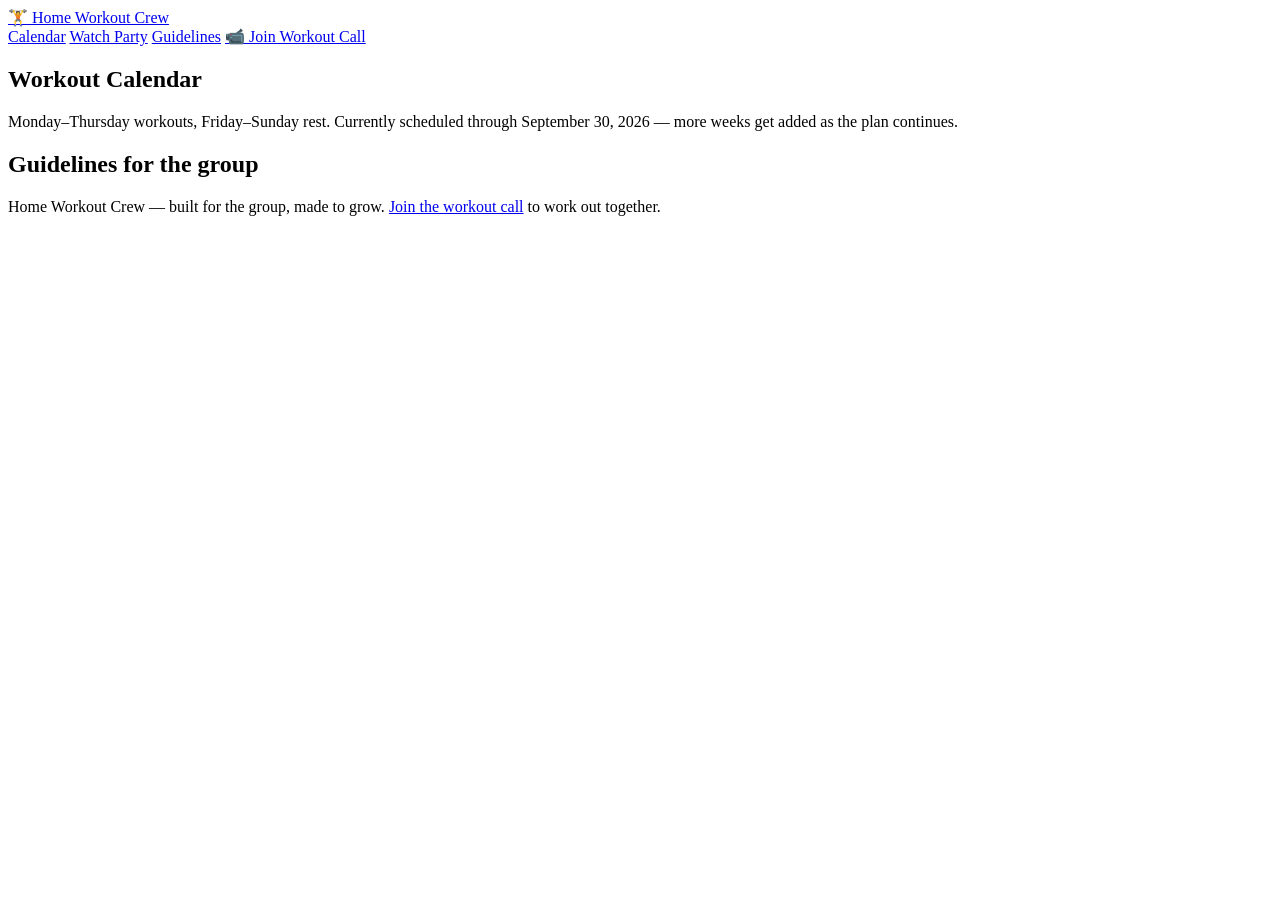
==== index.html @ ebabee1e "Add files via upload" ====
<!DOCTYPE html>
<html lang="en">
<head>
<meta charset="UTF-8" />
<meta name="viewport" content="width=device-width, initial-scale=1.0" />
<title>Home Workout Crew — Workout Calendar</title>
<meta name="description" content="Dance, cardio, strength, pilates, and yoga workout calendar for the Home Workout Crew online group." />
<link rel="icon" href="data:image/svg+xml,<svg xmlns=%22http://www.w3.org/2000/svg%22 viewBox=%220 0 100 100%22><text y=%22.9em%22 font-size=%2290%22>🏋️</text></svg>" />
<link rel="stylesheet" href="css/style.css" />
</head>
<body>

<header class="site-header">
  <div class="header-inner">
    <a class="brand" href="index.html">
      <span class="brand-emoji" aria-hidden="true">🏋️</span>
      <span class="brand-name">Home Workout Crew</span>
    </a>
    <nav class="main-nav">
      <a href="index.html" class="nav-link is-active">Calendar</a>
      <a href="pages/watch-party.html" class="nav-link">Watch Party</a>
      <a href="#guidelines" class="nav-link">Guidelines</a>
      <a href="https://meet.google.com/uov-ratx-ayu" class="join-call-btn" target="_blank" rel="noopener">📹 Join Workout Call</a>
    </nav>
  </div>
</header>

<main>
  <section class="hero">
    <h1>Workout Calendar</h1>
    <p class="hero-sub">Monday–Thursday workouts, Friday–Sunday rest. Currently scheduled through September 30, 2026 — more weeks get added as the plan continues.</p>
  </section>

  <section id="calendar" class="calendar-section" aria-label="Workout calendar">
    <div id="weeks-container" class="weeks-container">
      <!-- Weeks are rendered here by js/calendar.js -->
    </div>
  </section>

  <section id="guidelines" class="guidelines-section" aria-label="Guidelines">
    <h2>Guidelines for the group</h2>
    <ul id="guidelines-list" class="guidelines-list">
      <!-- Rendered by js/calendar.js -->
    </ul>
  </section>
</main>

<footer class="site-footer">
  <p>Home Workout Crew — built for the group, made to grow. <a href="pages/watch-party.html">Join the workout call</a> to work out together.</p>
</footer>

<!-- Video / workout detail modal -->
<div id="workout-modal" class="modal-overlay" hidden>
  <div class="modal-box" role="dialog" aria-modal="true" aria-labelledby="modal-title">
    <button id="modal-close" class="modal-close" aria-label="Close">✕</button>
    <p id="modal-meta" class="modal-meta"></p>
    <h3 id="modal-title" class="modal-title"></h3>
    <div class="video-frame">
      <iframe id="modal-iframe" src="" title="Workout video" frameborder="0"
        allow="accelerometer; autoplay; clipboard-write; encrypted-media; gyroscope; picture-in-picture; web-share"
        allowfullscreen loading="lazy"></iframe>
    </div>
    <p id="modal-note" class="modal-note"></p>
    <a id="modal-yt-link" class="yt-link" href="#" target="_blank" rel="noopener">Open on YouTube ↗</a>
  </div>
</div>

<script src="js/data.js"></script>
<script src="js/modal.js"></script>
<script src="js/calendar.js"></script>
</body>
</html>
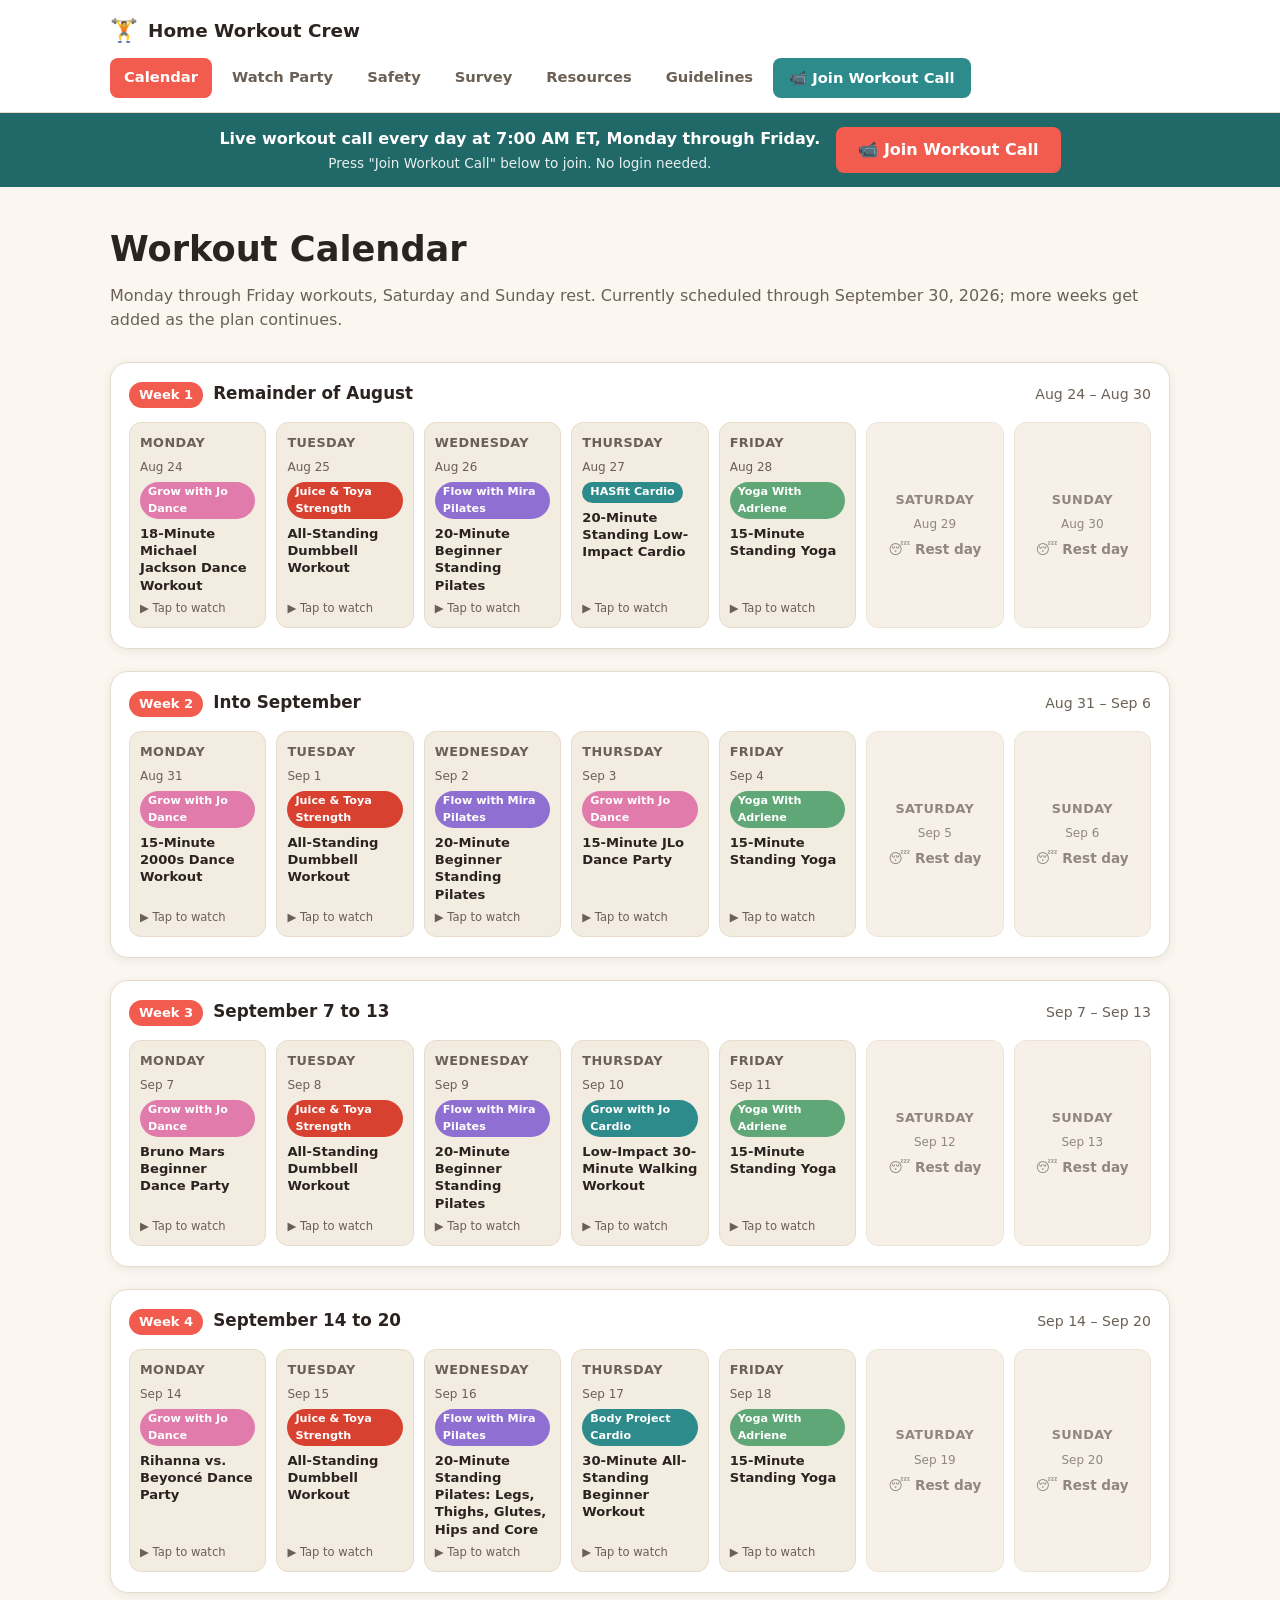
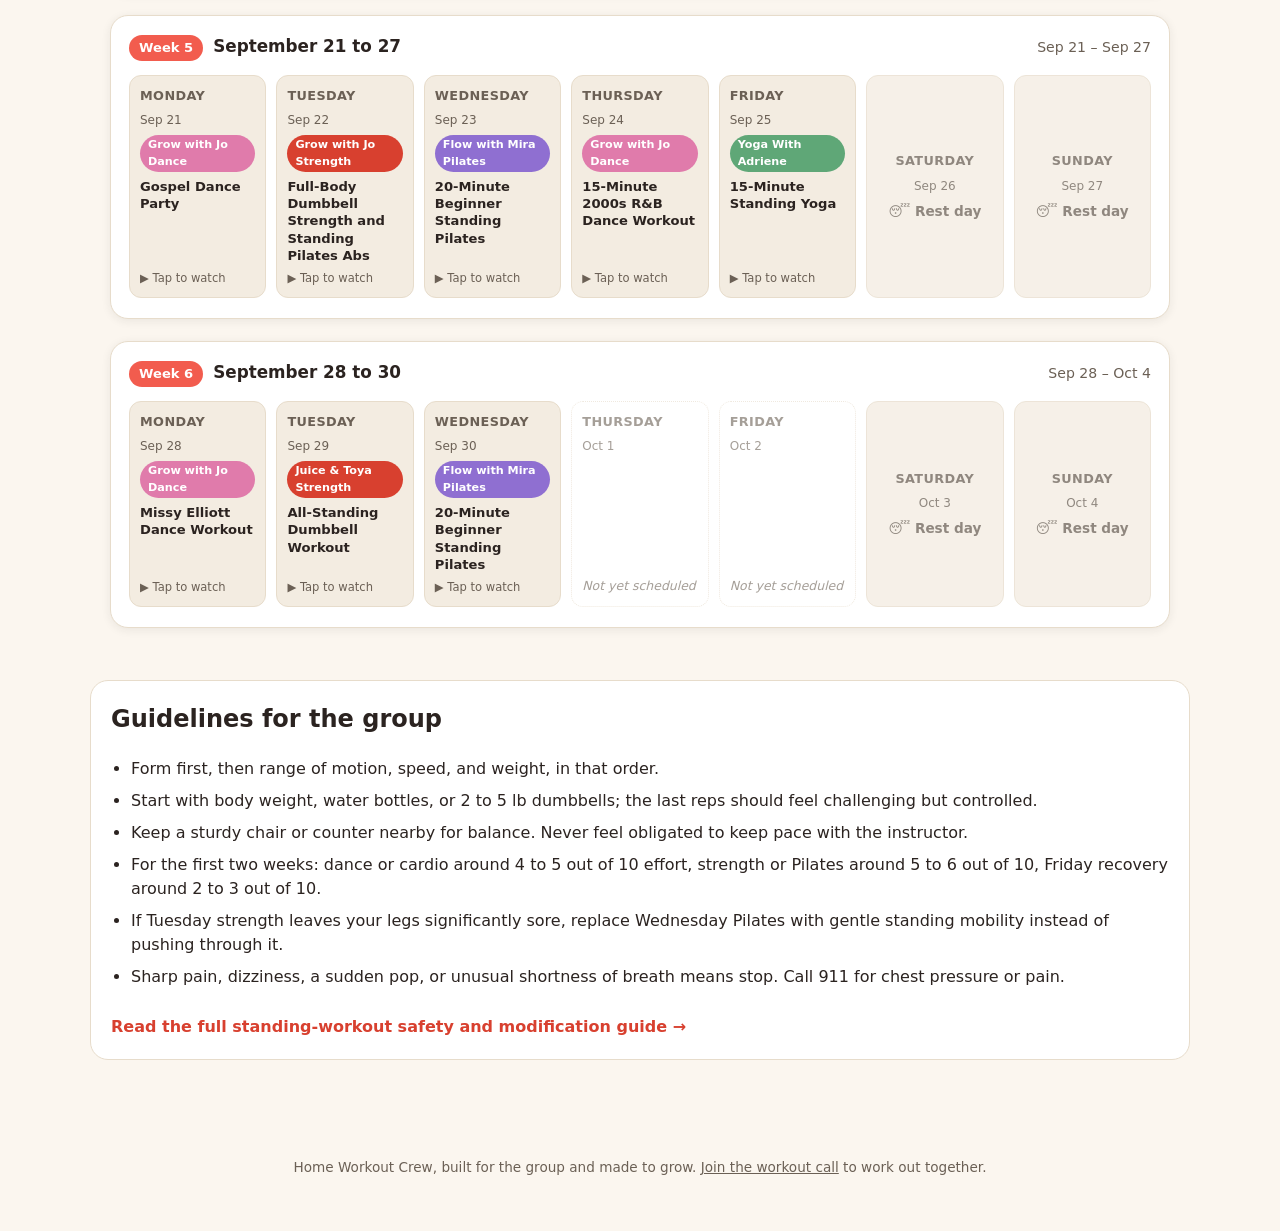
==== commit ea05f9b3: "Add files via upload" ====
--- a/index.html
+++ b/index.html
@@ -3,7 +3,7 @@
 <head>
 <meta charset="UTF-8" />
 <meta name="viewport" content="width=device-width, initial-scale=1.0" />
-<title>Home Workout Crew — Workout Calendar</title>
+<title>Home Workout Crew: Workout Calendar</title>
 <meta name="description" content="Dance, cardio, strength, pilates, and yoga workout calendar for the Home Workout Crew online group." />
 <link rel="icon" href="data:image/svg+xml,<svg xmlns=%22http://www.w3.org/2000/svg%22 viewBox=%220 0 100 100%22><text y=%22.9em%22 font-size=%2290%22>🏋️</text></svg>" />
 <link rel="stylesheet" href="css/style.css" />
@@ -19,16 +19,29 @@
     <nav class="main-nav">
       <a href="index.html" class="nav-link is-active">Calendar</a>
       <a href="pages/watch-party.html" class="nav-link">Watch Party</a>
+      <a href="pages/safety.html" class="nav-link">Safety</a>
+      <a href="pages/survey.html" class="nav-link">Survey</a>
+      <a href="pages/resources.html" class="nav-link">Resources</a>
       <a href="#guidelines" class="nav-link">Guidelines</a>
       <a href="https://meet.google.com/uov-ratx-ayu" class="join-call-btn" target="_blank" rel="noopener">📹 Join Workout Call</a>
     </nav>
   </div>
 </header>
 
+<div class="call-banner">
+  <div class="call-banner-inner">
+    <span class="call-banner-text">
+      Live workout call every day at 7:00 AM ET, Monday through Friday.
+      <span class="call-banner-sub">Press "Join Workout Call" below to join. No login needed.</span>
+    </span>
+    <a href="https://meet.google.com/uov-ratx-ayu" class="join-call-btn" target="_blank" rel="noopener">📹 Join Workout Call</a>
+  </div>
+</div>
+
 <main>
   <section class="hero">
     <h1>Workout Calendar</h1>
-    <p class="hero-sub">Monday–Thursday workouts, Friday–Sunday rest. Currently scheduled through September 30, 2026 — more weeks get added as the plan continues.</p>
+    <p class="hero-sub">Monday through Friday workouts, Saturday and Sunday rest. Currently scheduled through September 30, 2026; more weeks get added as the plan continues.</p>
   </section>
 
   <section id="calendar" class="calendar-section" aria-label="Workout calendar">
@@ -42,11 +55,12 @@
     <ul id="guidelines-list" class="guidelines-list">
       <!-- Rendered by js/calendar.js -->
     </ul>
+    <a class="back-link" href="pages/safety.html">Read the full standing-workout safety and modification guide &rarr;</a>
   </section>
 </main>
 
 <footer class="site-footer">
-  <p>Home Workout Crew — built for the group, made to grow. <a href="pages/watch-party.html">Join the workout call</a> to work out together.</p>
+  <p>Home Workout Crew, built for the group and made to grow. <a href="pages/watch-party.html">Join the workout call</a> to work out together.</p>
 </footer>
 
 <!-- Video / workout detail modal -->
--- a/css/style.css
+++ b/css/style.css
@@ -0,0 +1,679 @@
+/* ============================================================
+   Home Workout Crew: base styles
+   Warm, friendly palette. Extend by adding new CSS custom
+   properties / component blocks rather than editing values
+   in place, so future pages can reuse them.
+   ============================================================ */
+
+:root {
+  --bg: #fbf6ef;
+  --surface: #ffffff;
+  --surface-muted: #f3ece1;
+  --text: #2b2320;
+  --text-muted: #6b6055;
+  --border: #e7dccb;
+
+  --coral: #f25c4e;
+  --coral-dark: #d8402f;
+  --teal: #2e8b8b;
+  --teal-dark: #216868;
+  --amber: #e8a33d;
+  --purple: #8f6fd1;
+  --green: #5fa777;
+  --pink: #e07bab;
+  --grey: #9a9187;
+
+  --radius-lg: 18px;
+  --radius-md: 12px;
+  --radius-sm: 8px;
+  --shadow: 0 2px 10px rgba(43, 35, 32, 0.08);
+  --shadow-hover: 0 6px 20px rgba(43, 35, 32, 0.14);
+}
+
+@media (prefers-color-scheme: dark) {
+  :root {
+    --bg: #201a16;
+    --surface: #2b241f;
+    --surface-muted: #352c25;
+    --text: #f3ece1;
+    --text-muted: #b8ab9c;
+    --border: #443a32;
+    --shadow: 0 2px 10px rgba(0, 0, 0, 0.35);
+    --shadow-hover: 0 6px 20px rgba(0, 0, 0, 0.5);
+  }
+}
+
+* { box-sizing: border-box; }
+
+html, body {
+  margin: 0;
+  padding: 0;
+  background: var(--bg);
+  color: var(--text);
+  font-family: "Segoe UI", system-ui, -apple-system, "Helvetica Neue", Arial, sans-serif;
+  line-height: 1.5;
+}
+
+a { color: inherit; }
+
+/* ---------- Header / nav ---------- */
+
+.site-header {
+  background: var(--surface);
+  border-bottom: 1px solid var(--border);
+  position: sticky;
+  top: 0;
+  z-index: 10;
+}
+
+.header-inner {
+  max-width: 1100px;
+  margin: 0 auto;
+  padding: 14px 20px;
+  display: flex;
+  align-items: center;
+  justify-content: space-between;
+  flex-wrap: wrap;
+  gap: 10px;
+}
+
+.brand {
+  display: flex;
+  align-items: center;
+  gap: 10px;
+  text-decoration: none;
+  font-weight: 700;
+  font-size: 1.15rem;
+  color: var(--text);
+}
+
+.brand-emoji { font-size: 1.4rem; }
+
+.main-nav {
+  display: flex;
+  gap: 6px;
+}
+
+.nav-link {
+  text-decoration: none;
+  color: var(--text-muted);
+  padding: 8px 14px;
+  border-radius: var(--radius-sm);
+  font-weight: 600;
+  font-size: 0.92rem;
+  transition: background 0.15s ease, color 0.15s ease;
+}
+
+.nav-link:hover { background: var(--surface-muted); color: var(--text); }
+.nav-link.is-active { background: var(--coral); color: #fff; }
+
+.join-call-btn {
+  display: inline-flex;
+  align-items: center;
+  gap: 7px;
+  text-decoration: none;
+  background: var(--teal);
+  color: #fff;
+  padding: 9px 16px;
+  border-radius: var(--radius-sm);
+  font-weight: 700;
+  font-size: 0.92rem;
+  white-space: nowrap;
+  transition: background 0.15s ease, transform 0.15s ease;
+}
+
+.join-call-btn:hover { background: var(--teal-dark); transform: translateY(-1px); }
+
+/* ---------- Call banner (prominent, every page) ---------- */
+
+.call-banner {
+  background: var(--teal-dark);
+  color: #fff;
+}
+
+.call-banner-inner {
+  max-width: 1100px;
+  margin: 0 auto;
+  padding: 14px 20px;
+  display: flex;
+  align-items: center;
+  justify-content: center;
+  gap: 16px;
+  flex-wrap: wrap;
+  text-align: center;
+}
+
+.call-banner-text {
+  font-weight: 700;
+  font-size: 1rem;
+}
+
+.call-banner-text .call-banner-sub {
+  display: block;
+  font-weight: 500;
+  font-size: 0.85rem;
+  opacity: 0.9;
+  margin-top: 2px;
+}
+
+.call-banner .join-call-btn {
+  background: var(--coral);
+  font-size: 1rem;
+  padding: 11px 22px;
+}
+
+.call-banner .join-call-btn:hover { background: var(--coral-dark); }
+
+@media (prefers-reduced-motion: no-preference) {
+  .call-banner .join-call-btn {
+    animation: call-pulse 2.4s ease-in-out infinite;
+  }
+}
+
+@keyframes call-pulse {
+  0%, 100% { box-shadow: 0 0 0 0 rgba(242, 92, 78, 0.55); }
+  50% { box-shadow: 0 0 0 8px rgba(242, 92, 78, 0); }
+}
+
+/* ---------- Hero ---------- */
+
+.hero {
+  max-width: 1100px;
+  margin: 0 auto;
+  padding: 36px 20px 10px;
+}
+
+.hero h1 {
+  margin: 0 0 8px;
+  font-size: clamp(1.6rem, 3vw, 2.2rem);
+}
+
+.hero-sub {
+  color: var(--text-muted);
+  margin: 0;
+  font-size: 1rem;
+}
+
+/* ---------- Calendar ---------- */
+
+.calendar-section {
+  max-width: 1100px;
+  margin: 0 auto;
+  padding: 20px 20px 10px;
+}
+
+.week-block {
+  background: var(--surface);
+  border: 1px solid var(--border);
+  border-radius: var(--radius-lg);
+  padding: 18px 18px 20px;
+  margin-bottom: 22px;
+  box-shadow: var(--shadow);
+}
+
+.week-block-header {
+  display: flex;
+  align-items: baseline;
+  gap: 10px;
+  flex-wrap: wrap;
+  margin-bottom: 14px;
+}
+
+.week-number {
+  background: var(--coral);
+  color: #fff;
+  font-weight: 700;
+  font-size: 0.82rem;
+  padding: 3px 10px;
+  border-radius: 999px;
+  white-space: nowrap;
+}
+
+.week-title {
+  font-weight: 700;
+  font-size: 1.05rem;
+}
+
+.week-range {
+  color: var(--text-muted);
+  font-size: 0.88rem;
+  margin-left: auto;
+}
+
+.day-grid {
+  display: grid;
+  grid-template-columns: repeat(7, 1fr);
+  gap: 10px;
+}
+
+@media (max-width: 900px) {
+  .day-grid { grid-template-columns: repeat(4, 1fr); }
+}
+@media (max-width: 560px) {
+  .day-grid { grid-template-columns: repeat(2, 1fr); }
+}
+
+.day-card {
+  background: var(--surface-muted);
+  border: 1px solid var(--border);
+  border-radius: var(--radius-md);
+  padding: 10px;
+  min-height: 130px;
+  display: flex;
+  flex-direction: column;
+  gap: 6px;
+  cursor: pointer;
+  text-align: left;
+  font: inherit;
+  color: inherit;
+  transition: transform 0.12s ease, box-shadow 0.12s ease;
+}
+
+.day-card:hover, .day-card:focus-visible {
+  transform: translateY(-2px);
+  box-shadow: var(--shadow-hover);
+  outline: none;
+}
+
+.day-card.is-rest {
+  cursor: default;
+  opacity: 0.75;
+  align-items: center;
+  justify-content: center;
+  text-align: center;
+}
+
+.day-card.is-rest:hover { transform: none; box-shadow: none; }
+
+.day-card.is-today {
+  border: 2px solid var(--coral);
+}
+
+.day-name {
+  font-weight: 700;
+  font-size: 0.8rem;
+  text-transform: uppercase;
+  letter-spacing: 0.03em;
+  color: var(--text-muted);
+}
+
+.day-date {
+  font-size: 0.75rem;
+  color: var(--text-muted);
+}
+
+.category-pill {
+  display: inline-block;
+  align-self: flex-start;
+  font-size: 0.7rem;
+  font-weight: 700;
+  padding: 2px 8px;
+  border-radius: 999px;
+  color: #fff;
+}
+
+.workout-title {
+  font-size: 0.82rem;
+  font-weight: 600;
+  line-height: 1.3;
+}
+
+.play-hint {
+  margin-top: auto;
+  font-size: 0.72rem;
+  color: var(--text-muted);
+}
+
+.rest-label {
+  font-weight: 700;
+  font-size: 0.85rem;
+  color: var(--text-muted);
+}
+
+.day-card.is-unscheduled {
+  cursor: default;
+  background: transparent;
+  border-style: dotted;
+  opacity: 0.6;
+}
+
+.unscheduled-label {
+  margin-top: auto;
+  font-size: 0.78rem;
+  font-style: italic;
+  color: var(--text-muted);
+}
+
+/* category colors, keyed by activity type */
+.cat-dance { background: var(--pink); }
+.cat-cardio { background: var(--teal); }
+.cat-strength { background: var(--coral-dark); }
+.cat-pilates { background: var(--purple); }
+.cat-yoga { background: var(--green); }
+.cat-mobility { background: var(--amber); }
+
+/* ---------- Guidelines ---------- */
+
+.guidelines-section {
+  max-width: 1100px;
+  margin: 20px auto 60px;
+  padding: 20px;
+  background: var(--surface);
+  border: 1px solid var(--border);
+  border-radius: var(--radius-lg);
+}
+
+.guidelines-section h2 {
+  margin-top: 0;
+}
+
+.guidelines-list {
+  margin: 0;
+  padding-left: 20px;
+}
+
+.guidelines-list li {
+  margin-bottom: 8px;
+  color: var(--text);
+}
+
+/* ---------- Footer ---------- */
+
+.site-footer {
+  text-align: center;
+  padding: 24px 20px 40px;
+  color: var(--text-muted);
+  font-size: 0.85rem;
+}
+
+/* ---------- Modal ---------- */
+
+.modal-overlay {
+  position: fixed;
+  inset: 0;
+  background: rgba(20, 15, 12, 0.6);
+  display: flex;
+  align-items: center;
+  justify-content: center;
+  padding: 20px;
+  z-index: 100;
+}
+
+.modal-overlay[hidden] { display: none; }
+
+.modal-box {
+  background: var(--surface);
+  border-radius: var(--radius-lg);
+  max-width: 720px;
+  width: 100%;
+  max-height: 90vh;
+  overflow-y: auto;
+  padding: 22px;
+  position: relative;
+  box-shadow: var(--shadow-hover);
+}
+
+.modal-close {
+  position: absolute;
+  top: 14px;
+  right: 14px;
+  background: var(--surface-muted);
+  border: none;
+  border-radius: 50%;
+  width: 32px;
+  height: 32px;
+  cursor: pointer;
+  font-size: 0.9rem;
+  color: var(--text);
+}
+
+.modal-meta {
+  color: var(--text-muted);
+  font-size: 0.85rem;
+  margin: 0 40px 4px 0;
+}
+
+.modal-title {
+  margin: 0 40px 14px 0;
+  font-size: 1.15rem;
+}
+
+.video-frame {
+  position: relative;
+  width: 100%;
+  padding-top: 56.25%;
+  background: #000;
+  border-radius: var(--radius-md);
+  overflow: hidden;
+}
+
+.video-frame iframe {
+  position: absolute;
+  inset: 0;
+  width: 100%;
+  height: 100%;
+  border: 0;
+}
+
+.modal-note {
+  margin: 14px 0 6px;
+  font-size: 0.9rem;
+  color: var(--text-muted);
+}
+
+.yt-link {
+  display: inline-block;
+  margin-top: 4px;
+  font-size: 0.85rem;
+  font-weight: 600;
+  color: var(--coral-dark);
+  text-decoration: none;
+}
+
+.yt-link:hover { text-decoration: underline; }
+
+/* ---------- Placeholder / coming soon pages ---------- */
+
+.placeholder-section {
+  max-width: 700px;
+  margin: 60px auto;
+  padding: 40px 30px;
+  background: var(--surface);
+  border: 1px solid var(--border);
+  border-radius: var(--radius-lg);
+  text-align: center;
+}
+
+.placeholder-section .big-emoji {
+  font-size: 2.6rem;
+  margin-bottom: 10px;
+}
+
+.placeholder-section h1 {
+  margin: 0 0 10px;
+}
+
+.placeholder-section p {
+  color: var(--text-muted);
+}
+
+.back-link {
+  display: inline-block;
+  margin-top: 18px;
+  font-weight: 600;
+  color: var(--coral-dark);
+  text-decoration: none;
+}
+
+.join-call-btn.is-large {
+  font-size: 1.05rem;
+  padding: 14px 26px;
+  margin-top: 10px;
+}
+
+.call-url {
+  display: block;
+  margin-top: 14px;
+  font-size: 0.85rem;
+  color: var(--text-muted);
+  word-break: break-all;
+}
+
+.future-note {
+  margin-top: 30px;
+  padding-top: 20px;
+  border-top: 1px solid var(--border);
+  font-size: 0.88rem;
+}
+
+/* ---------- Long-form content pages (Safety, Resources) ---------- */
+
+.content-page {
+  max-width: 800px;
+  margin: 0 auto 60px;
+  padding: 30px 20px;
+}
+
+.content-page > .page-intro {
+  color: var(--text-muted);
+  font-size: 1.02rem;
+  margin: 0 0 8px;
+}
+
+.content-card {
+  background: var(--surface);
+  border: 1px solid var(--border);
+  border-radius: var(--radius-lg);
+  padding: 22px 24px;
+  margin-top: 20px;
+}
+
+.content-card h2 {
+  margin: 0 0 12px;
+  font-size: 1.15rem;
+}
+
+.content-card h3 {
+  margin: 18px 0 8px;
+  font-size: 1rem;
+}
+
+.content-card ul {
+  margin: 0;
+  padding-left: 20px;
+}
+
+.content-card li {
+  margin-bottom: 7px;
+}
+
+.content-card p {
+  margin: 0 0 10px;
+  color: var(--text);
+}
+
+.content-card .citation {
+  font-size: 0.8rem;
+  color: var(--text-muted);
+  font-style: italic;
+}
+
+.table-scroll {
+  overflow-x: auto;
+  margin-top: 4px;
+}
+
+.data-table {
+  width: 100%;
+  border-collapse: collapse;
+  font-size: 0.9rem;
+}
+
+.data-table th, .data-table td {
+  text-align: left;
+  padding: 9px 12px;
+  border-bottom: 1px solid var(--border);
+  vertical-align: top;
+  height: 30px;
+}
+
+.data-table th {
+  color: var(--text-muted);
+  font-size: 0.78rem;
+  text-transform: uppercase;
+  letter-spacing: 0.03em;
+  font-weight: 700;
+}
+
+.effort-table td:first-child, .effort-table th:first-child {
+  font-weight: 600;
+}
+
+/* severity guidance cards, ordered mild to emergency */
+.severity-list {
+  display: flex;
+  flex-direction: column;
+  gap: 10px;
+  margin-top: 4px;
+}
+
+.severity-item {
+  border-radius: var(--radius-md);
+  padding: 12px 14px;
+  border-left: 5px solid var(--grey);
+  background: var(--surface-muted);
+}
+
+.severity-item .severity-label {
+  font-weight: 700;
+  font-size: 0.85rem;
+  display: block;
+  margin-bottom: 3px;
+}
+
+.severity-item.is-ok { border-left-color: var(--green); }
+.severity-item.is-ok .severity-label { color: var(--green); }
+
+.severity-item.is-modify { border-left-color: var(--amber); }
+.severity-item.is-modify .severity-label { color: var(--amber); }
+
+.severity-item.is-stop { border-left-color: var(--coral-dark); }
+.severity-item.is-stop .severity-label { color: var(--coral-dark); }
+
+.severity-item.is-emergency {
+  border-left-color: #b0242f;
+  background: rgba(176, 36, 47, 0.08);
+}
+.severity-item.is-emergency .severity-label { color: #b0242f; }
+
+/* ---------- Survey / resources cards ---------- */
+
+.resource-links {
+  display: grid;
+  grid-template-columns: repeat(auto-fill, minmax(180px, 1fr));
+  gap: 10px;
+  margin-top: 4px;
+}
+
+.resource-link {
+  display: block;
+  text-decoration: none;
+  background: var(--surface-muted);
+  border: 1px solid var(--border);
+  border-radius: var(--radius-md);
+  padding: 12px 14px;
+  color: var(--text);
+  font-weight: 600;
+  font-size: 0.9rem;
+  transition: transform 0.12s ease, box-shadow 0.12s ease;
+}
+
+.resource-link:hover { transform: translateY(-2px); box-shadow: var(--shadow-hover); }
+
+.resource-link .resource-sub {
+  display: block;
+  font-weight: 400;
+  font-size: 0.78rem;
+  color: var(--text-muted);
+  margin-top: 2px;
+}
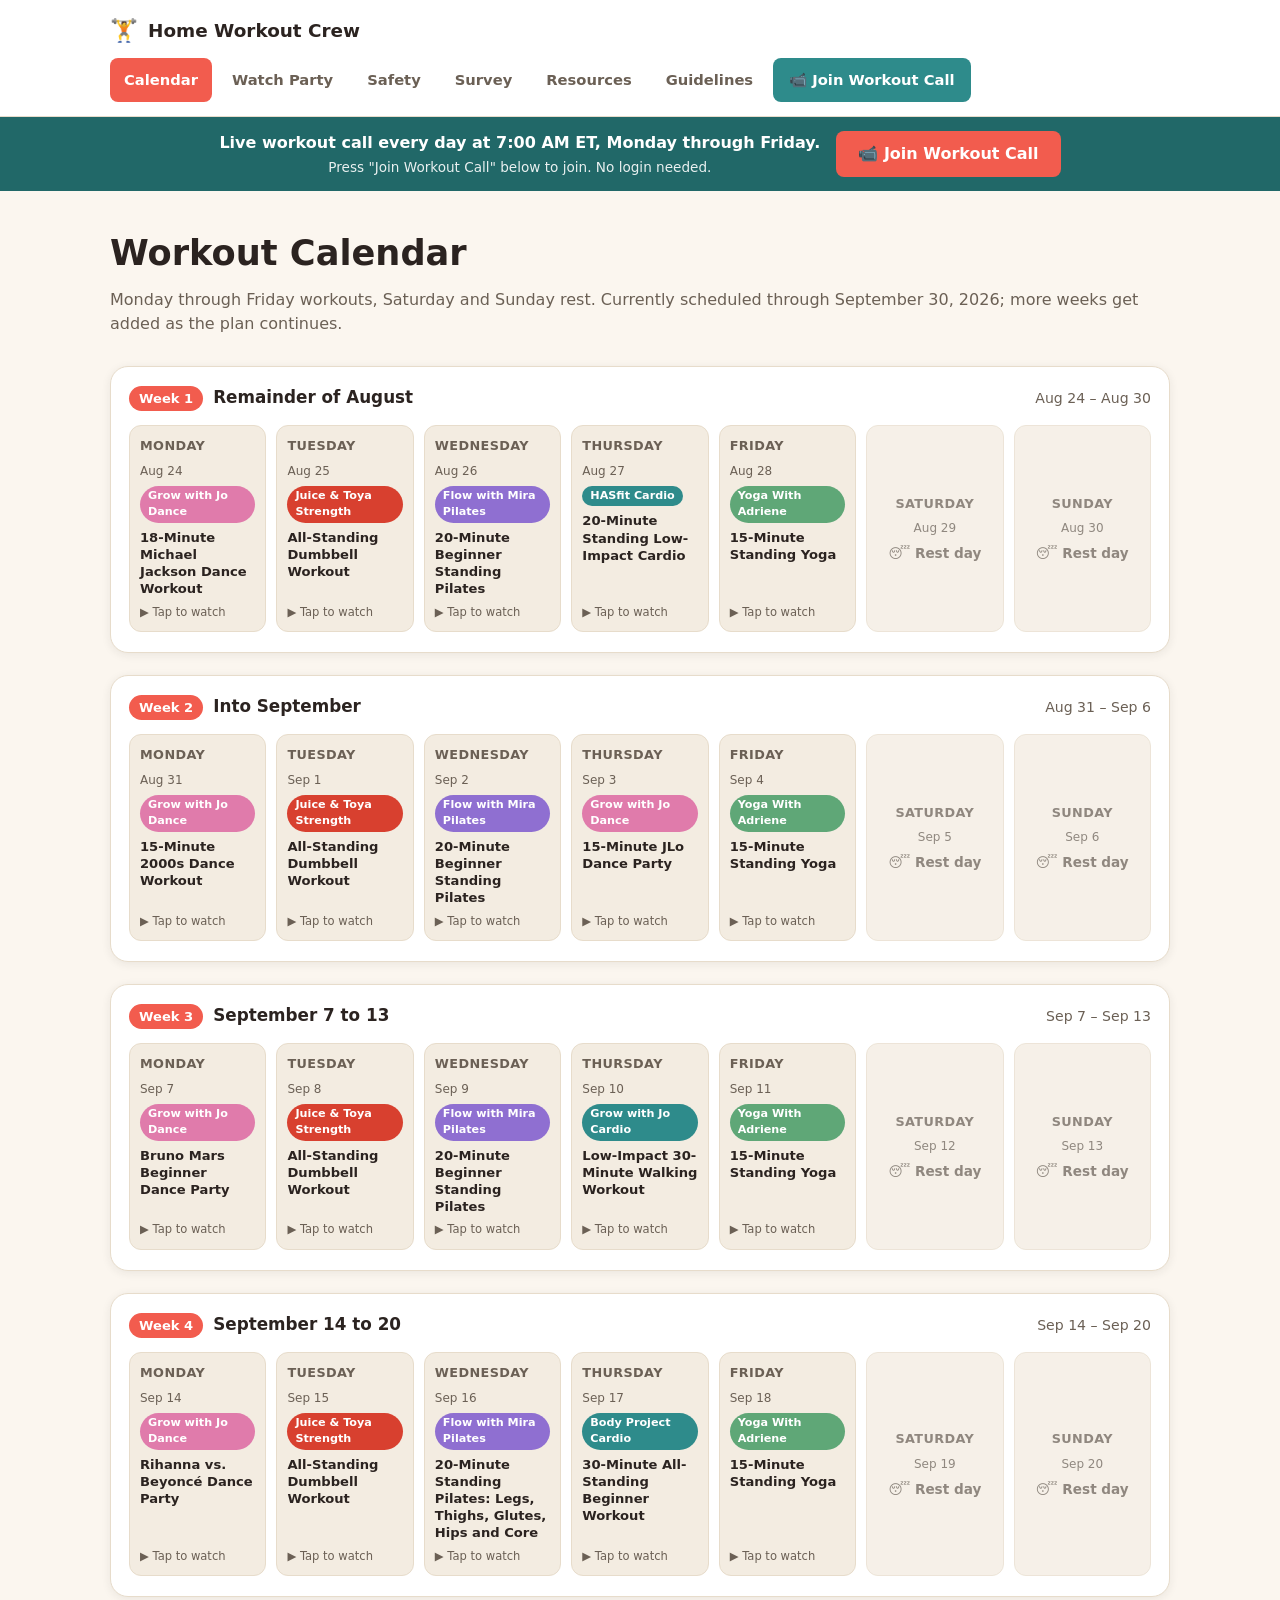
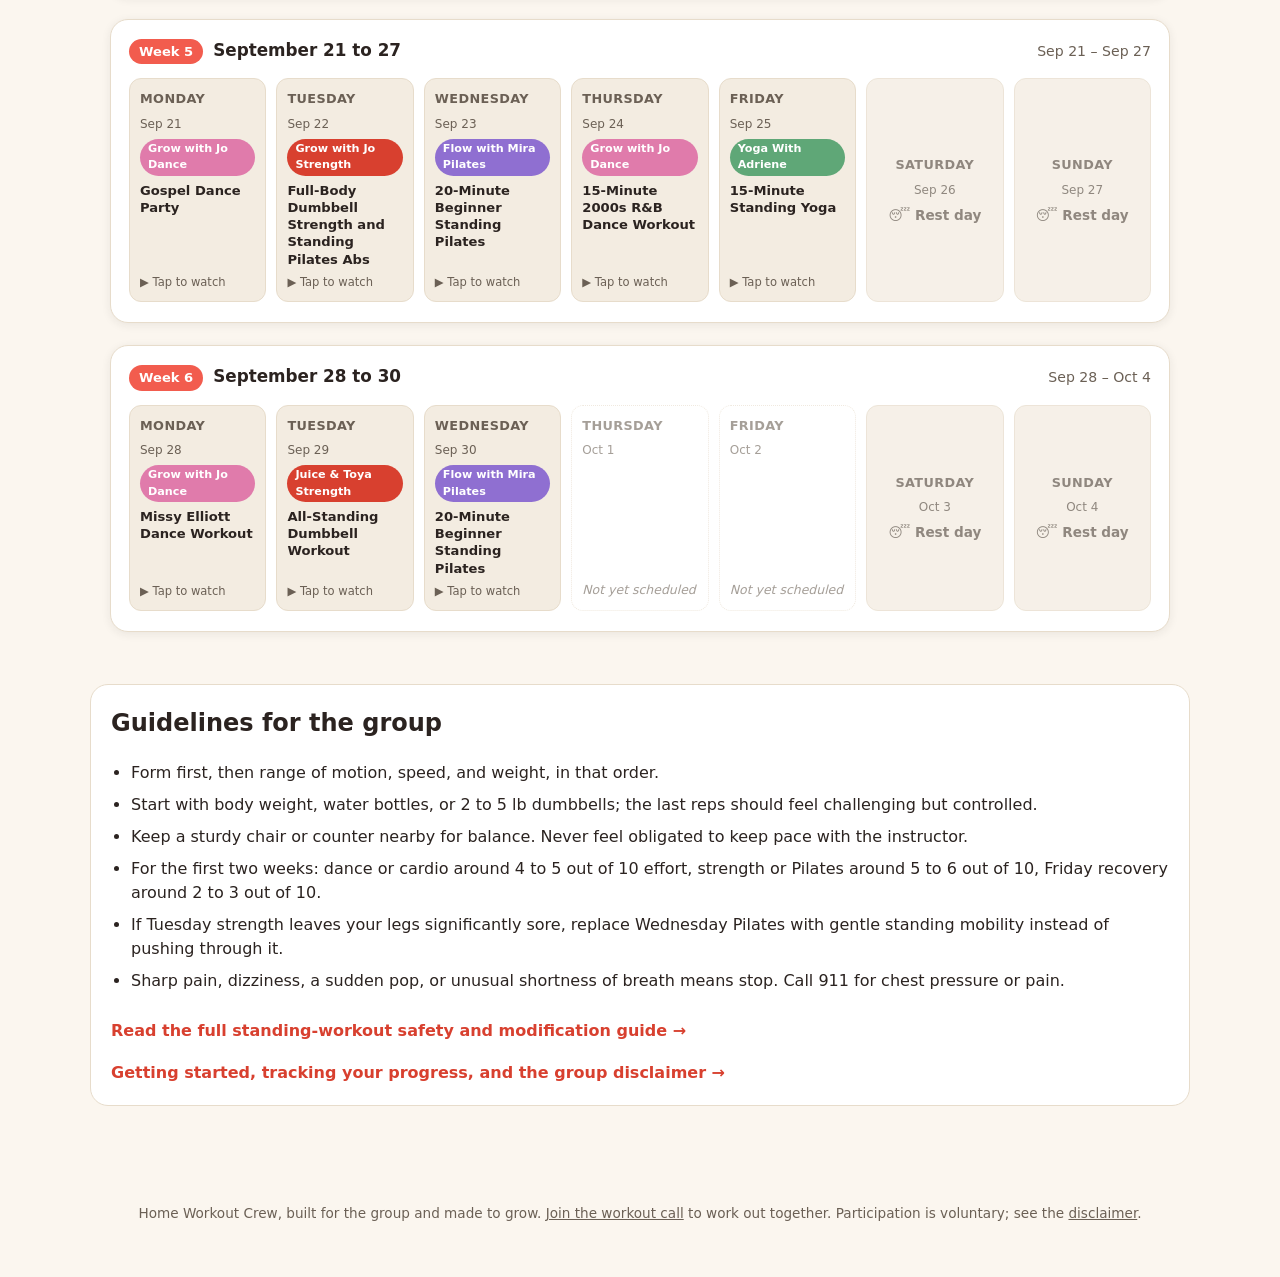
==== commit 87f6c334: "Add files via upload" ====
--- a/index.html
+++ b/index.html
@@ -9,6 +9,8 @@
 <link rel="stylesheet" href="css/style.css" />
 </head>
 <body>
+
+<a class="skip-link" href="#main-content">Skip to main content</a>
 
 <header class="site-header">
   <div class="header-inner">
@@ -22,7 +24,7 @@
       <a href="pages/safety.html" class="nav-link">Safety</a>
       <a href="pages/survey.html" class="nav-link">Survey</a>
       <a href="pages/resources.html" class="nav-link">Resources</a>
-      <a href="#guidelines" class="nav-link">Guidelines</a>
+      <a href="pages/guidelines.html" class="nav-link">Guidelines</a>
       <a href="https://meet.google.com/uov-ratx-ayu" class="join-call-btn" target="_blank" rel="noopener">📹 Join Workout Call</a>
     </nav>
   </div>
@@ -38,7 +40,7 @@
   </div>
 </div>
 
-<main>
+<main id="main-content">
   <section class="hero">
     <h1>Workout Calendar</h1>
     <p class="hero-sub">Monday through Friday workouts, Saturday and Sunday rest. Currently scheduled through September 30, 2026; more weeks get added as the plan continues.</p>
@@ -56,11 +58,12 @@
       <!-- Rendered by js/calendar.js -->
     </ul>
     <a class="back-link" href="pages/safety.html">Read the full standing-workout safety and modification guide &rarr;</a>
+    <a class="back-link" href="pages/guidelines.html">Getting started, tracking your progress, and the group disclaimer &rarr;</a>
   </section>
 </main>
 
 <footer class="site-footer">
-  <p>Home Workout Crew, built for the group and made to grow. <a href="pages/watch-party.html">Join the workout call</a> to work out together.</p>
+  <p>Home Workout Crew, built for the group and made to grow. <a href="pages/watch-party.html">Join the workout call</a> to work out together. Participation is voluntary; see the <a href="pages/guidelines.html#disclaimer">disclaimer</a>.</p>
 </footer>
 
 <!-- Video / workout detail modal -->
--- a/css/style.css
+++ b/css/style.css
@@ -56,6 +56,38 @@
 
 a { color: inherit; }
 
+img, svg { max-width: 100%; }
+
+/* ---------- Accessibility helpers ---------- */
+
+.skip-link {
+  position: absolute;
+  top: -100px;
+  left: 10px;
+  z-index: 200;
+  background: var(--coral);
+  color: #fff;
+  font-weight: 700;
+  padding: 10px 16px;
+  border-radius: var(--radius-sm);
+  text-decoration: none;
+  transition: top 0.15s ease;
+}
+
+.skip-link:focus {
+  top: 10px;
+}
+
+/* Visible keyboard focus ring on every interactive element. Mouse/touch
+   clicks don't trigger :focus-visible, so this never shows on a tap. */
+a:focus-visible,
+button:focus-visible,
+.day-card:focus-visible {
+  outline: 3px solid var(--coral-dark);
+  outline-offset: 2px;
+  border-radius: var(--radius-sm);
+}
+
 /* ---------- Header / nav ---------- */
 
 .site-header {
@@ -91,7 +123,10 @@
 
 .main-nav {
   display: flex;
+  flex-wrap: wrap;
+  align-items: center;
   gap: 6px;
+  justify-content: center;
 }
 
 .nav-link {
@@ -101,6 +136,9 @@
   border-radius: var(--radius-sm);
   font-weight: 600;
   font-size: 0.92rem;
+  min-height: 44px;
+  display: inline-flex;
+  align-items: center;
   transition: background 0.15s ease, color 0.15s ease;
 }
 
@@ -110,11 +148,13 @@
 .join-call-btn {
   display: inline-flex;
   align-items: center;
+  justify-content: center;
   gap: 7px;
   text-decoration: none;
   background: var(--teal);
   color: #fff;
   padding: 9px 16px;
+  min-height: 44px;
   border-radius: var(--radius-sm);
   font-weight: 700;
   font-size: 0.92rem;
@@ -272,7 +312,6 @@
 .day-card:hover, .day-card:focus-visible {
   transform: translateY(-2px);
   box-shadow: var(--shadow-hover);
-  outline: none;
 }
 
 .day-card.is-rest {
@@ -677,3 +716,42 @@
   color: var(--text-muted);
   margin-top: 2px;
 }
+
+/* ---------- Responsive: tablet ---------- */
+
+@media (max-width: 768px) {
+  .header-inner { padding: 12px 16px; }
+  .main-nav { width: 100%; justify-content: center; }
+  .hero { padding: 28px 16px 8px; }
+  .calendar-section { padding: 16px 16px 6px; }
+  .content-page { padding: 24px 16px; }
+  .guidelines-section { margin: 16px auto 44px; padding: 16px; }
+  .resource-links { grid-template-columns: repeat(auto-fill, minmax(150px, 1fr)); }
+  .modal-box { padding: 18px; }
+}
+
+/* ---------- Responsive: mobile ---------- */
+
+@media (max-width: 480px) {
+  .brand-name { font-size: 1rem; }
+  .nav-link { padding: 8px 10px; font-size: 0.86rem; }
+  .join-call-btn { padding: 9px 14px; font-size: 0.86rem; width: 100%; }
+  .header-inner .join-call-btn { width: auto; }
+  .call-banner-inner { padding: 12px 16px; }
+  .call-banner-inner .join-call-btn { width: 100%; }
+  .call-banner-text { font-size: 0.92rem; }
+  .hero h1 { font-size: 1.5rem; }
+  .week-block { padding: 14px 12px 16px; }
+  .week-range { margin-left: 0; width: 100%; }
+  .day-card { min-height: 110px; padding: 8px; }
+  .content-card { padding: 16px 16px; }
+  .data-table { font-size: 0.82rem; }
+  .data-table th, .data-table td { padding: 7px 8px; }
+  .resource-links { grid-template-columns: 1fr 1fr; }
+  .placeholder-section { padding: 30px 18px; margin: 30px auto; }
+  .join-call-btn.is-large { width: 100%; justify-content: center; }
+}
+
+@media (max-width: 340px) {
+  .resource-links { grid-template-columns: 1fr; }
+}
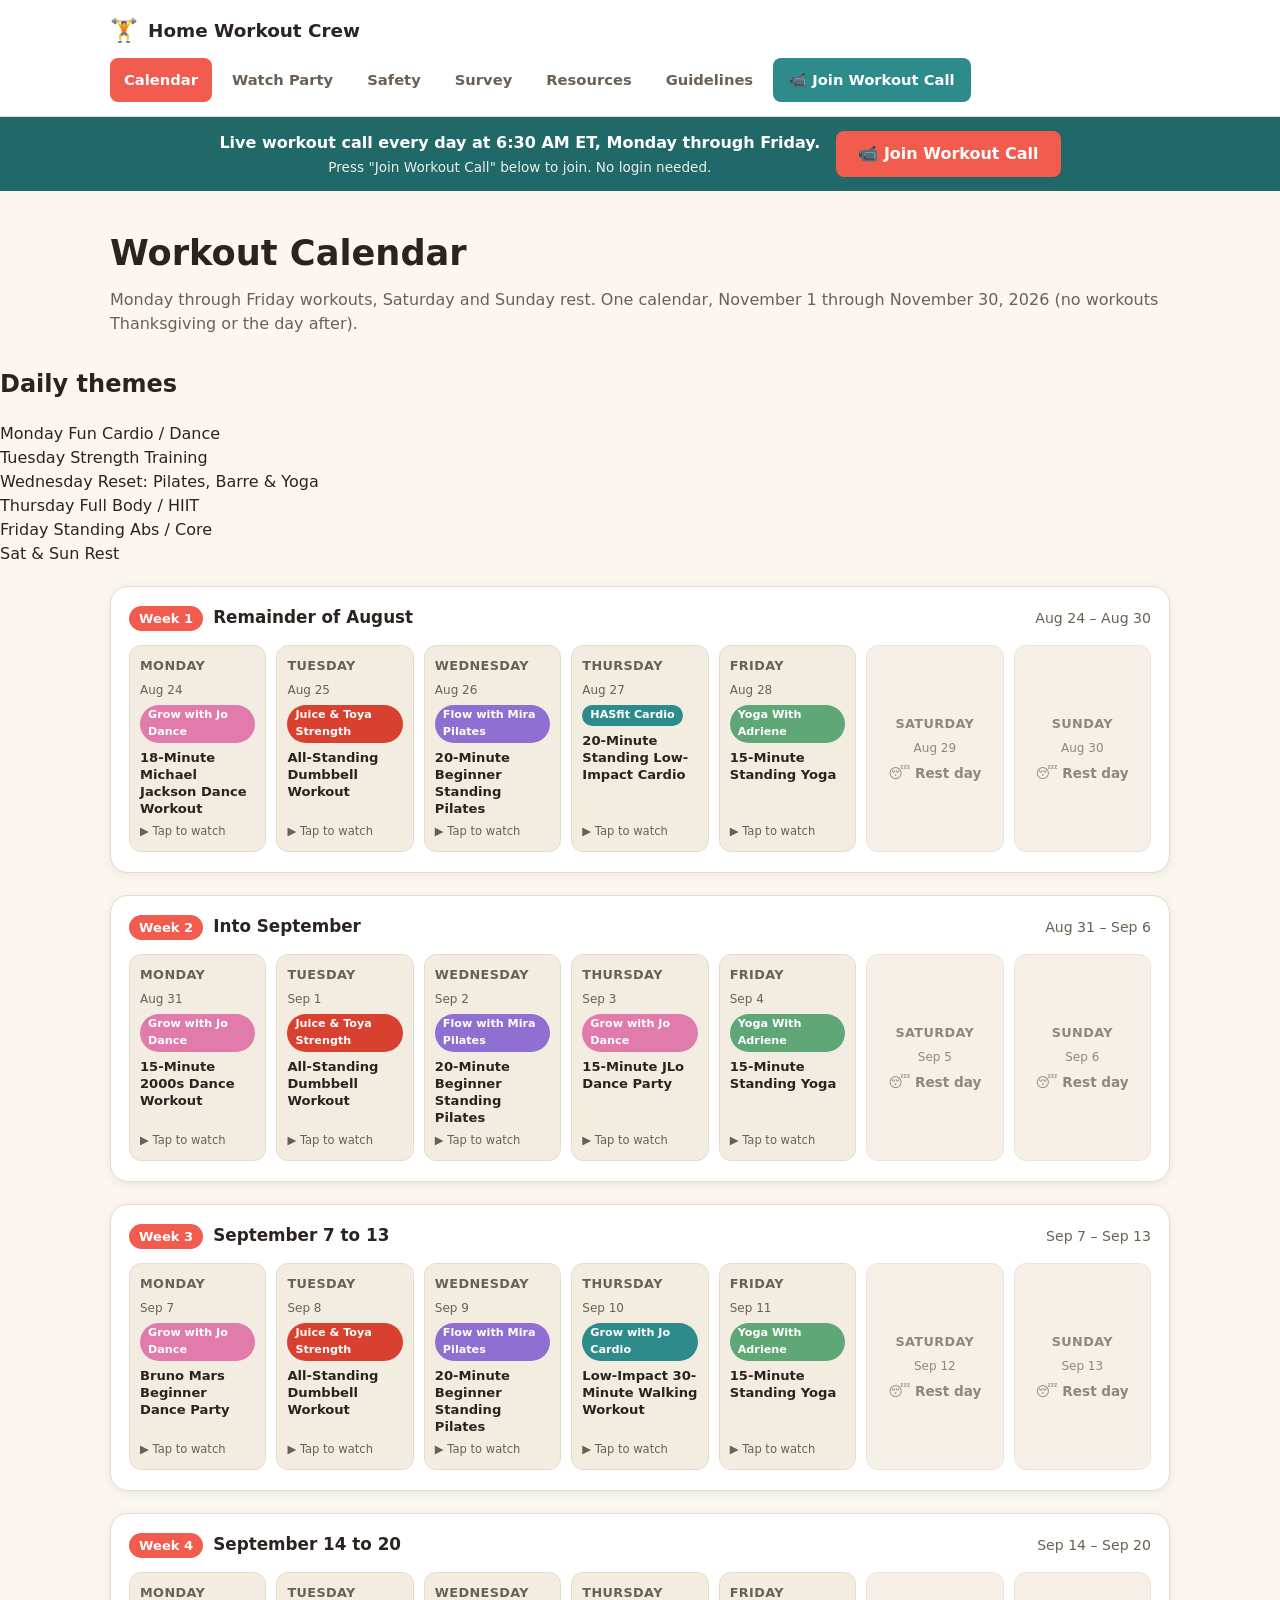
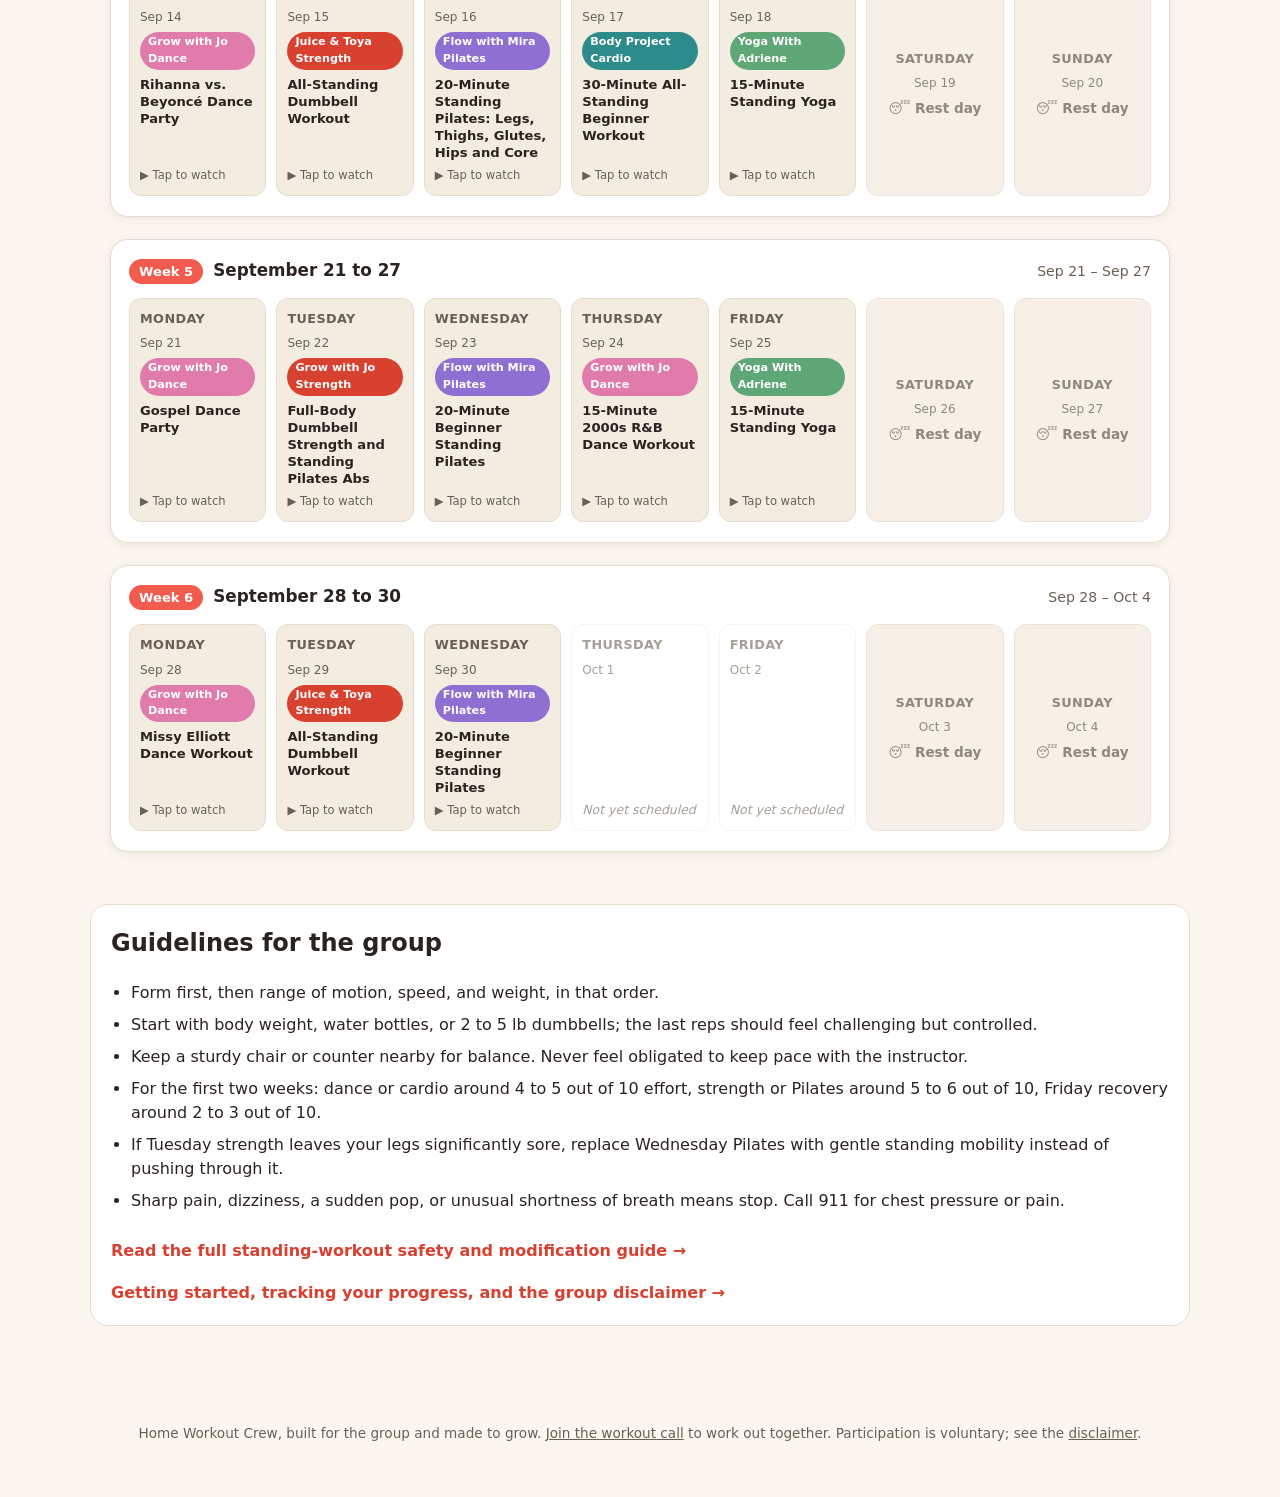
==== commit 776d504b: "Add files via upload" ====
--- a/index.html
+++ b/index.html
@@ -33,7 +33,7 @@
 <div class="call-banner">
   <div class="call-banner-inner">
     <span class="call-banner-text">
-      Live workout call every day at 7:00 AM ET, Monday through Friday.
+      Live workout call every day at 6:30 AM ET, Monday through Friday.
       <span class="call-banner-sub">Press "Join Workout Call" below to join. No login needed.</span>
     </span>
     <a href="https://meet.google.com/uov-ratx-ayu" class="join-call-btn" target="_blank" rel="noopener">📹 Join Workout Call</a>
@@ -43,7 +43,43 @@
 <main id="main-content">
   <section class="hero">
     <h1>Workout Calendar</h1>
-    <p class="hero-sub">Monday through Friday workouts, Saturday and Sunday rest. Currently scheduled through September 30, 2026; more weeks get added as the plan continues.</p>
+    <p class="hero-sub">Monday through Friday workouts, Saturday and Sunday rest. One calendar, November 1 through November 30, 2026 (no workouts Thanksgiving or the day after).</p>
+  </section>
+
+  <section class="theme-legend" aria-label="Daily workout themes">
+    <h2 class="legend-heading">Daily themes</h2>
+    <div class="legend-grid">
+      <div class="legend-item">
+        <span class="legend-dot cat-dance" aria-hidden="true"></span>
+        <span class="legend-day">Monday</span>
+        <span class="legend-desc">Fun Cardio / Dance</span>
+      </div>
+      <div class="legend-item">
+        <span class="legend-dot cat-strength" aria-hidden="true"></span>
+        <span class="legend-day">Tuesday</span>
+        <span class="legend-desc">Strength Training</span>
+      </div>
+      <div class="legend-item">
+        <span class="legend-dot cat-pilates" aria-hidden="true"></span>
+        <span class="legend-day">Wednesday</span>
+        <span class="legend-desc">Reset: Pilates, Barre &amp; Yoga</span>
+      </div>
+      <div class="legend-item">
+        <span class="legend-dot cat-cardio" aria-hidden="true"></span>
+        <span class="legend-day">Thursday</span>
+        <span class="legend-desc">Full Body / HIIT</span>
+      </div>
+      <div class="legend-item">
+        <span class="legend-dot cat-cardio" aria-hidden="true"></span>
+        <span class="legend-day">Friday</span>
+        <span class="legend-desc">Standing Abs / Core</span>
+      </div>
+      <div class="legend-item">
+        <span class="legend-dot is-rest-dot" aria-hidden="true"></span>
+        <span class="legend-day">Sat &amp; Sun</span>
+        <span class="legend-desc">Rest</span>
+      </div>
+    </div>
   </section>
 
   <section id="calendar" class="calendar-section" aria-label="Workout calendar">
@@ -72,10 +108,13 @@
     <button id="modal-close" class="modal-close" aria-label="Close">✕</button>
     <p id="modal-meta" class="modal-meta"></p>
     <h3 id="modal-title" class="modal-title"></h3>
-    <div class="video-frame">
+    <div id="modal-video-frame" class="video-frame">
       <iframe id="modal-iframe" src="" title="Workout video" frameborder="0"
         allow="accelerometer; autoplay; clipboard-write; encrypted-media; gyroscope; picture-in-picture; web-share"
         allowfullscreen loading="lazy"></iframe>
+    </div>
+    <div id="modal-embed-fallback" class="embed-fallback" hidden>
+      <p>This video's creator doesn't allow it to be played inside other sites. Use the button below to watch it on YouTube instead.</p>
     </div>
     <p id="modal-note" class="modal-note"></p>
     <a id="modal-yt-link" class="yt-link" href="#" target="_blank" rel="noopener">Open on YouTube ↗</a>
